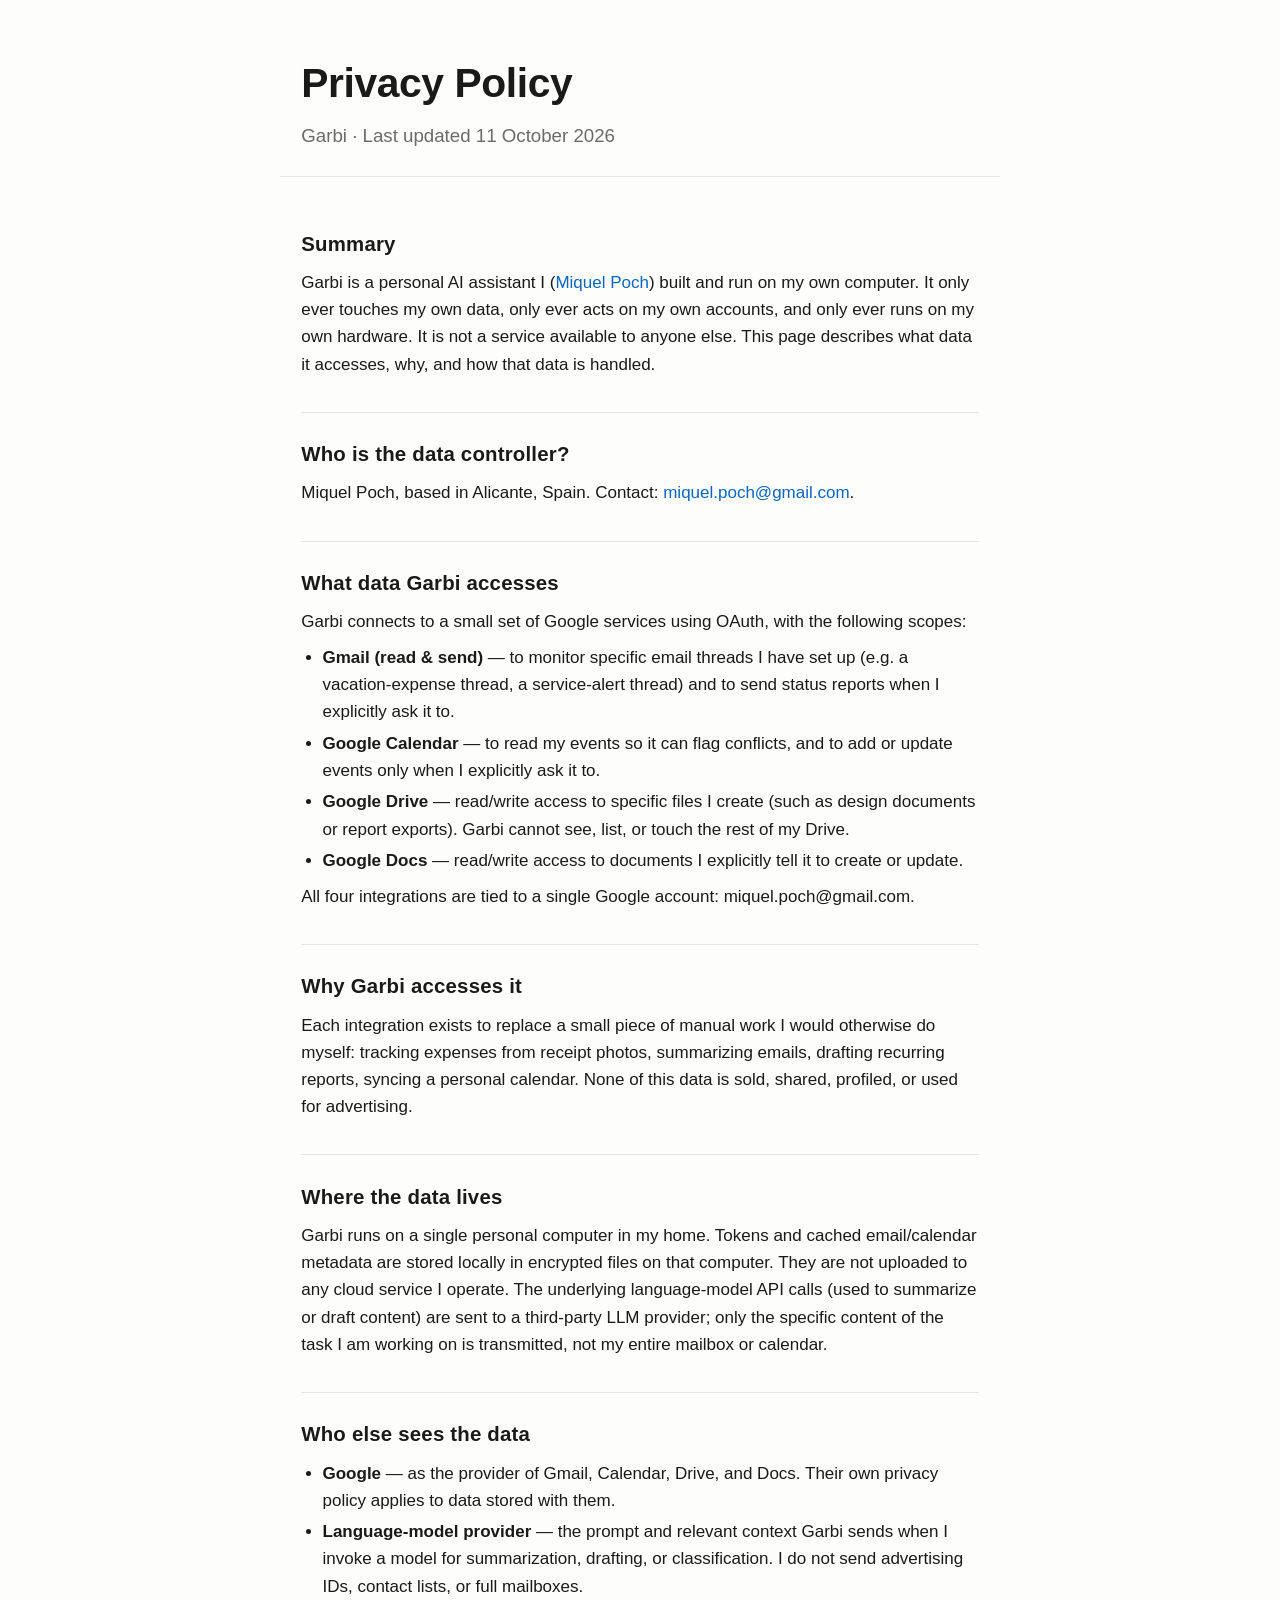
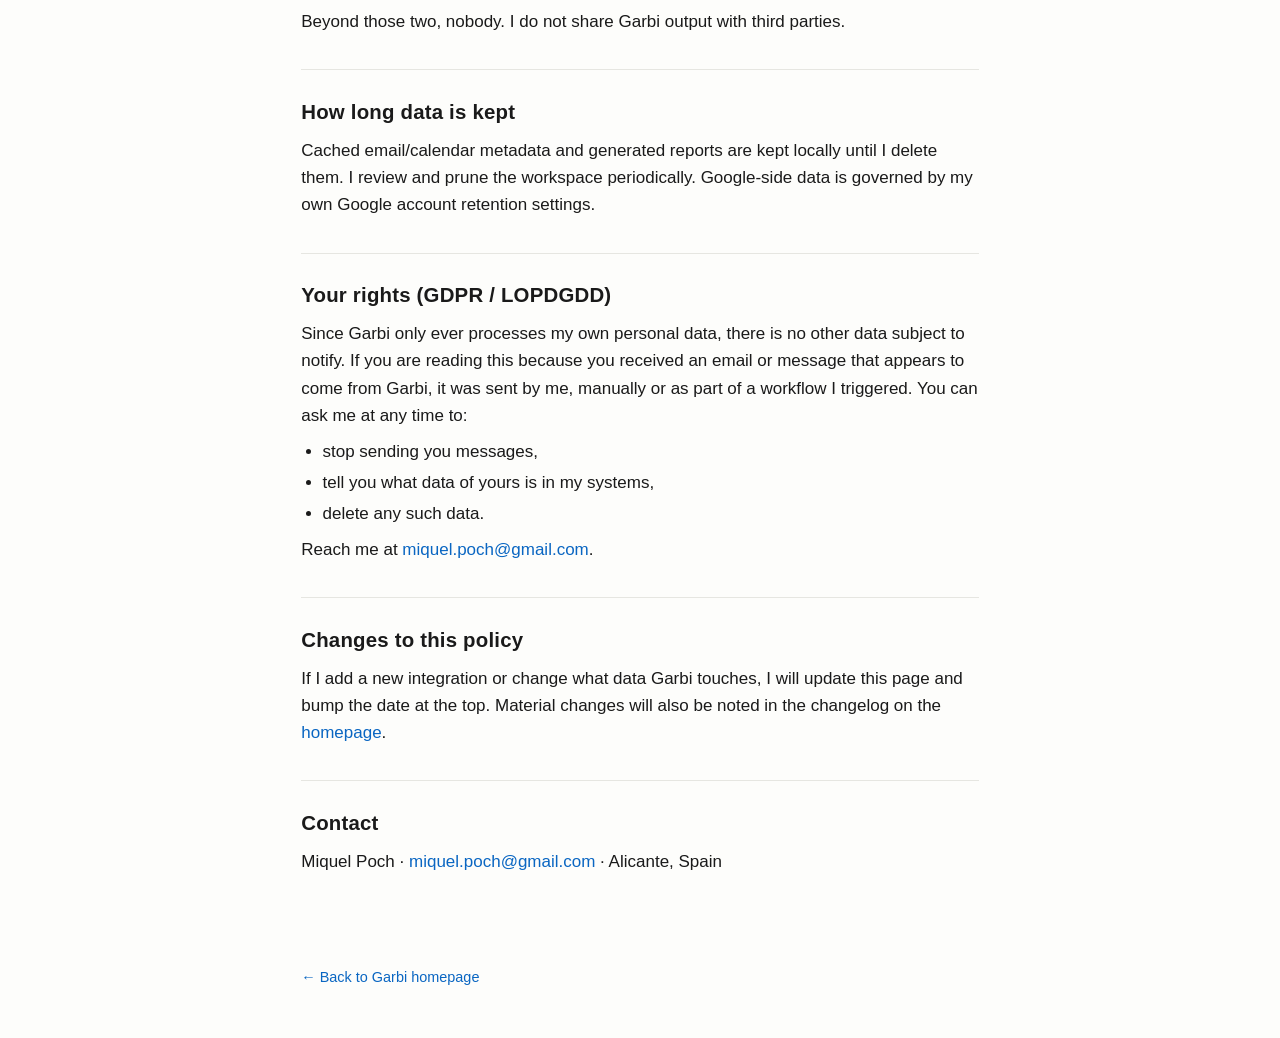
==== privacy.html @ 3a9f9051 "Initial landing page + privacy policy for Garbi" ====
<!DOCTYPE html>
<html lang="en">
<head>
  <meta charset="UTF-8" />
  <meta name="viewport" content="width=device-width, initial-scale=1.0" />
  <title>Privacy Policy — Garbi</title>
  <meta name="description" content="Privacy policy for Garbi, a personal AI assistant built by Miquel Poch." />
  <link rel="stylesheet" href="styles.css" />
</head>
<body>
  <header>
    <h1>Privacy Policy</h1>
    <p class="tagline">Garbi · Last updated 11 October 2026</p>
  </header>

  <main>
    <section>
      <h2>Summary</h2>
      <p>
        Garbi is a personal AI assistant I (<a href="mailto:miquel.poch@gmail.com">Miquel Poch</a>) built
        and run on my own computer. It only ever touches my own data, only ever acts on my own
        accounts, and only ever runs on my own hardware. It is not a service available to anyone
        else. This page describes what data it accesses, why, and how that data is handled.
      </p>
    </section>

    <section>
      <h2>Who is the data controller?</h2>
      <p>
        Miquel Poch, based in Alicante, Spain. Contact:
        <a href="mailto:miquel.poch@gmail.com">miquel.poch@gmail.com</a>.
      </p>
    </section>

    <section>
      <h2>What data Garbi accesses</h2>
      <p>Garbi connects to a small set of Google services using OAuth, with the following scopes:</p>
      <ul>
        <li><strong>Gmail (read &amp; send)</strong> — to monitor specific email threads I have set up
          (e.g. a vacation-expense thread, a service-alert thread) and to send status reports when
          I explicitly ask it to.</li>
        <li><strong>Google Calendar</strong> — to read my events so it can flag conflicts, and to
          add or update events only when I explicitly ask it to.</li>
        <li><strong>Google Drive</strong> — read/write access to specific files I create (such as
          design documents or report exports). Garbi cannot see, list, or touch the rest of my
          Drive.</li>
        <li><strong>Google Docs</strong> — read/write access to documents I explicitly tell it to
          create or update.</li>
      </ul>
      <p>All four integrations are tied to a single Google account: miquel.poch@gmail.com.</p>
    </section>

    <section>
      <h2>Why Garbi accesses it</h2>
      <p>
        Each integration exists to replace a small piece of manual work I would otherwise do
        myself: tracking expenses from receipt photos, summarizing emails, drafting recurring
        reports, syncing a personal calendar. None of this data is sold, shared, profiled, or
        used for advertising.
      </p>
    </section>

    <section>
      <h2>Where the data lives</h2>
      <p>
        Garbi runs on a single personal computer in my home. Tokens and cached email/calendar
        metadata are stored locally in encrypted files on that computer. They are not uploaded
        to any cloud service I operate. The underlying language-model API calls (used to
        summarize or draft content) are sent to a third-party LLM provider; only the specific
        content of the task I am working on is transmitted, not my entire mailbox or calendar.
      </p>
    </section>

    <section>
      <h2>Who else sees the data</h2>
      <ul>
        <li><strong>Google</strong> — as the provider of Gmail, Calendar, Drive, and Docs. Their
          own privacy policy applies to data stored with them.</li>
        <li><strong>Language-model provider</strong> — the prompt and relevant context Garbi
          sends when I invoke a model for summarization, drafting, or classification. I do not
          send advertising IDs, contact lists, or full mailboxes.</li>
      </ul>
      <p>Beyond those two, nobody. I do not share Garbi output with third parties.</p>
    </section>

    <section>
      <h2>How long data is kept</h2>
      <p>
        Cached email/calendar metadata and generated reports are kept locally until I delete
        them. I review and prune the workspace periodically. Google-side data is governed by my
        own Google account retention settings.
      </p>
    </section>

    <section>
      <h2>Your rights (GDPR / LOPDGDD)</h2>
      <p>
        Since Garbi only ever processes my own personal data, there is no other data subject
        to notify. If you are reading this because you received an email or message that appears
        to come from Garbi, it was sent by me, manually or as part of a workflow I triggered.
        You can ask me at any time to:
      </p>
      <ul>
        <li>stop sending you messages,</li>
        <li>tell you what data of yours is in my systems,</li>
        <li>delete any such data.</li>
      </ul>
      <p>Reach me at <a href="mailto:miquel.poch@gmail.com">miquel.poch@gmail.com</a>.</p>
    </section>

    <section>
      <h2>Changes to this policy</h2>
      <p>
        If I add a new integration or change what data Garbi touches, I will update this page
        and bump the date at the top. Material changes will also be noted in the changelog on
        the <a href="index.html">homepage</a>.
      </p>
    </section>

    <section>
      <h2>Contact</h2>
      <p>
        Miquel Poch &middot;
        <a href="mailto:miquel.poch@gmail.com">miquel.poch@gmail.com</a> &middot; Alicante, Spain
      </p>
    </section>
  </main>

  <footer>
    <p><a href="index.html">&larr; Back to Garbi homepage</a></p>
  </footer>
</body>
</html>
---- styles.css ----
/* Garbi landing — minimal styling, no build step, no tracking. */

:root {
  --fg: #1a1a1a;
  --muted: #6b6b6b;
  --bg: #fdfdfb;
  --accent: #0a66c2;
  --rule: #e6e6e1;
  --max-w: 720px;
}

* { box-sizing: border-box; }

html, body {
  margin: 0;
  padding: 0;
  background: var(--bg);
  color: var(--fg);
  font: 17px/1.6 -apple-system, BlinkMacSystemFont, "Segoe UI", Roboto, "Helvetica Neue",
    Arial, sans-serif;
}

a { color: var(--accent); text-decoration: none; }
a:hover { text-decoration: underline; }

header, main, footer {
  max-width: var(--max-w);
  margin: 0 auto;
  padding: 1.5rem 1.25rem;
}

header {
  padding-top: 3rem;
  padding-bottom: 1.5rem;
  border-bottom: 1px solid var(--rule);
}

h1 {
  font-size: 2.4rem;
  margin: 0 0 0.25rem 0;
  letter-spacing: -0.01em;
}

.tagline {
  margin: 0;
  color: var(--muted);
  font-size: 1.1rem;
}

main section {
  padding: 1.5rem 0;
  border-bottom: 1px solid var(--rule);
}

main section:last-of-type {
  border-bottom: none;
}

main h2 {
  font-size: 1.2rem;
  margin: 0 0 0.5rem 0;
  letter-spacing: 0.01em;
}

main p, main ul {
  margin: 0.5rem 0;
}

ul {
  padding-left: 1.25rem;
}

li { margin: 0.25rem 0; }

footer {
  color: var(--muted);
  font-size: 0.85rem;
  padding-top: 1rem;
  padding-bottom: 2rem;
}

@media (prefers-color-scheme: dark) {
  :root {
    --fg: #e9e9e6;
    --muted: #9a9a96;
    --bg: #14140f;
    --accent: #66a3ff;
    --rule: #2c2c26;
  }
}
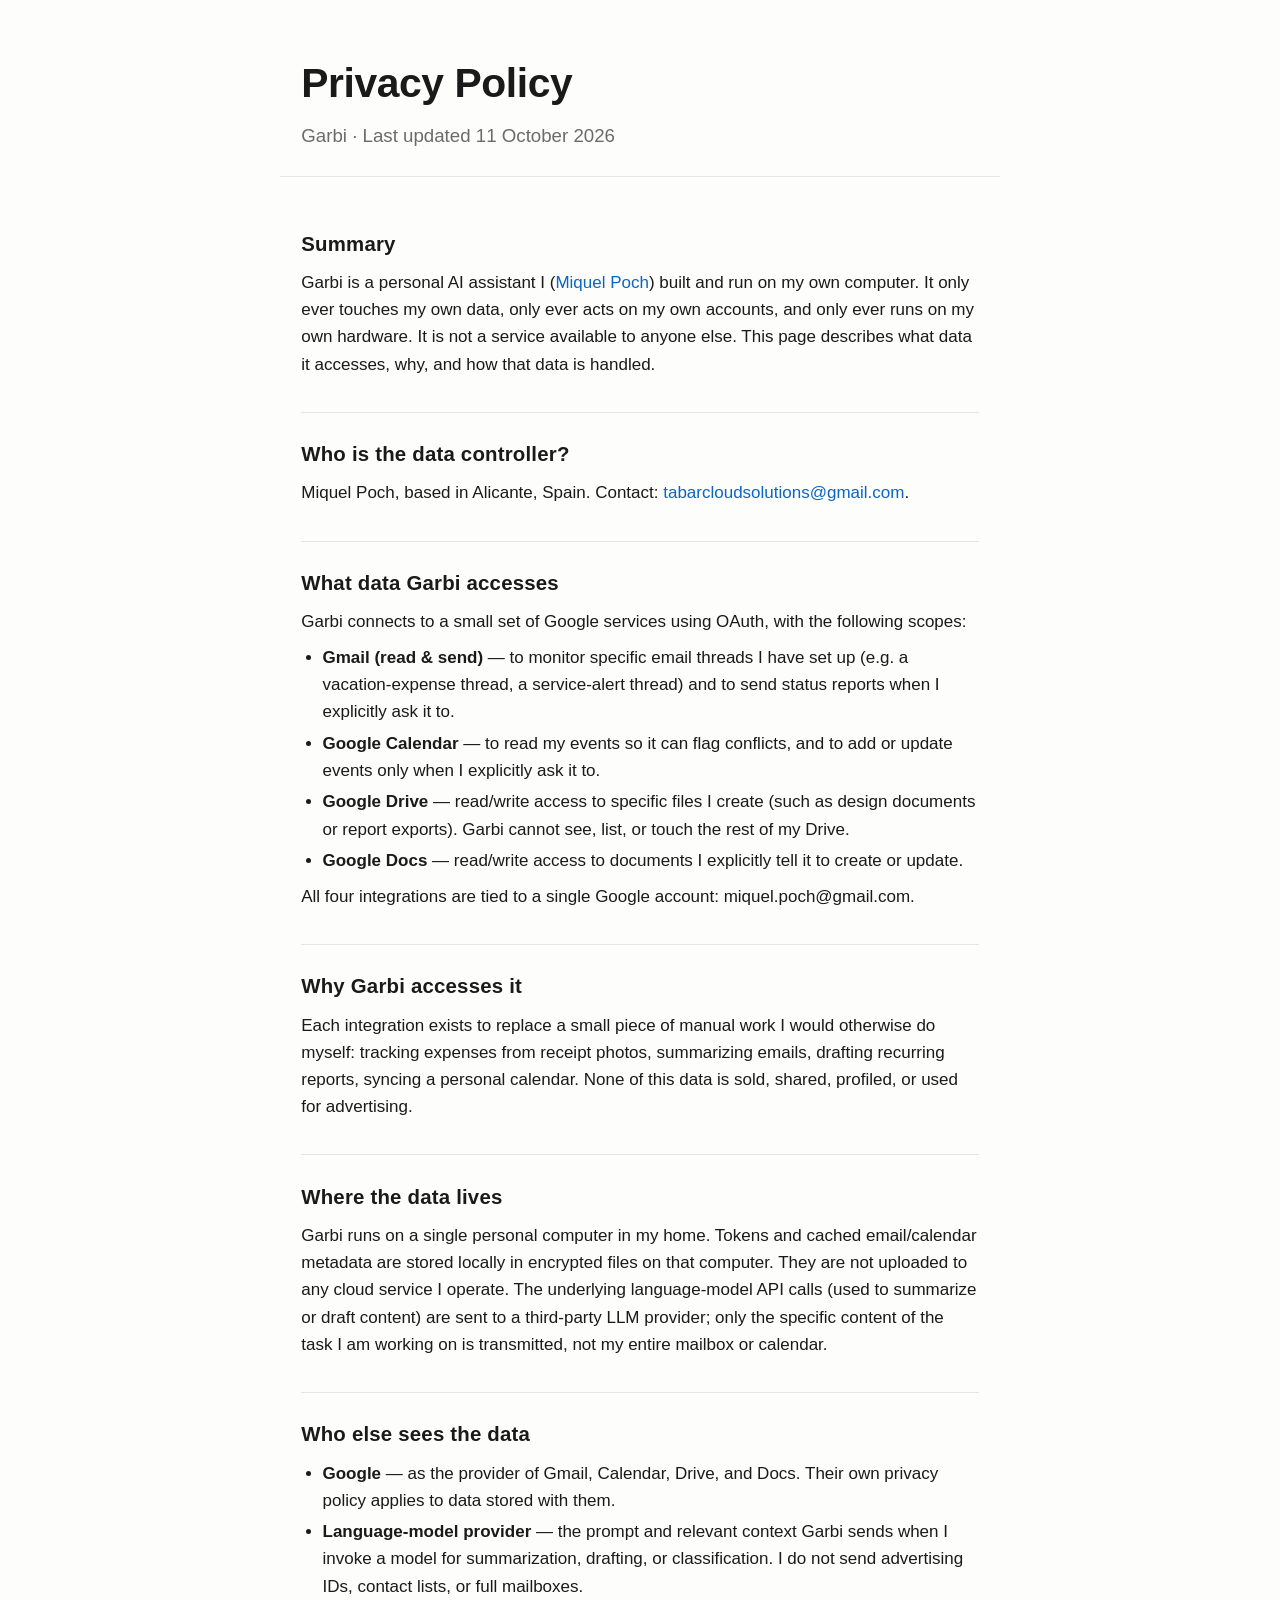
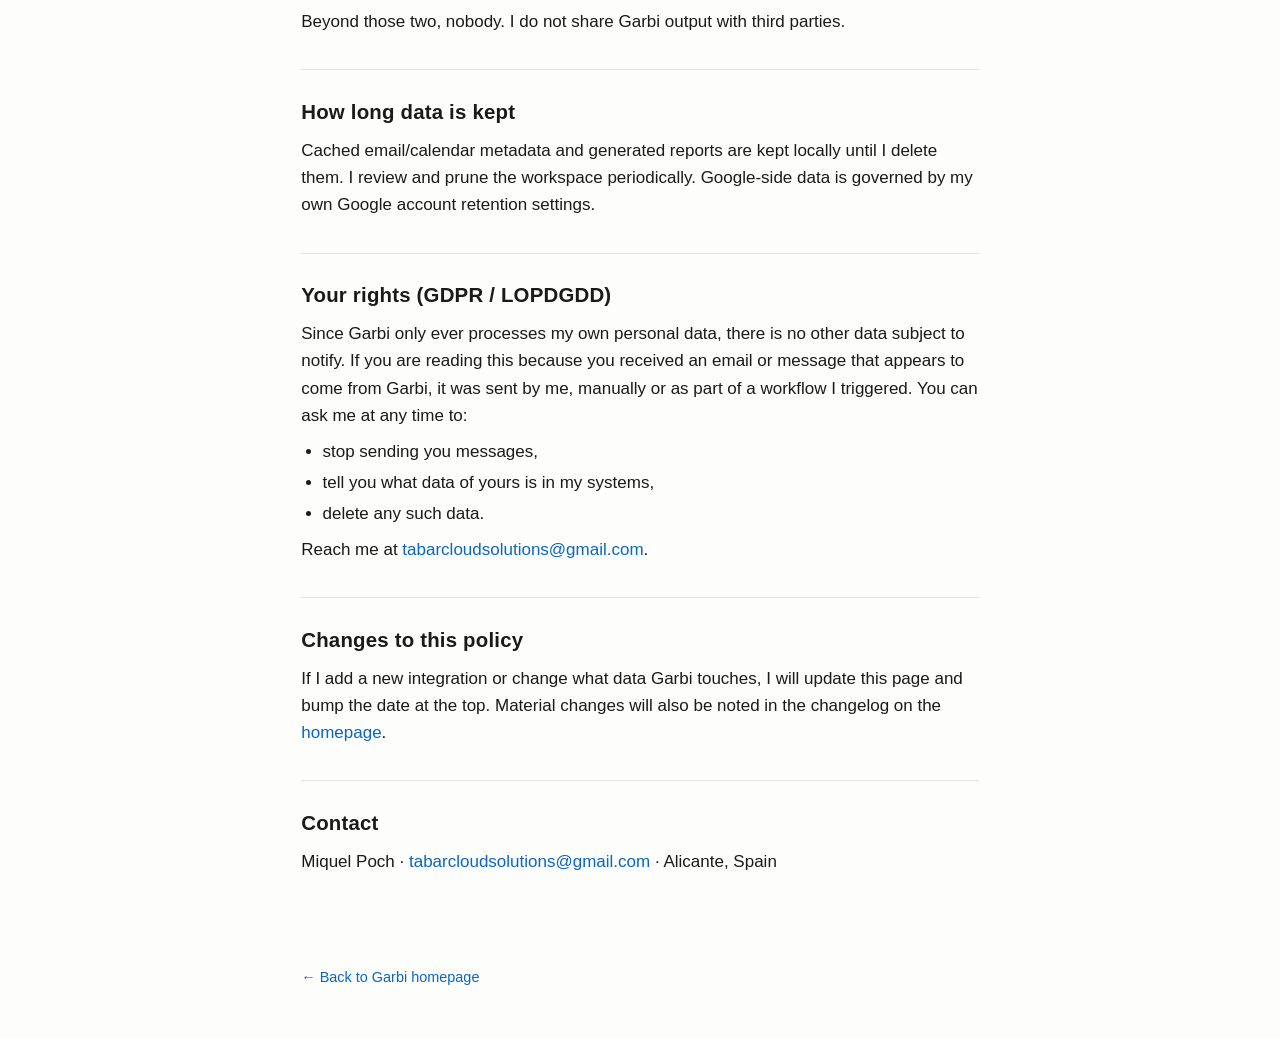
==== commit 01eaa11f: "Switch public contact email to tabarcloudsolutions@gmail.com" ====
--- a/privacy.html
+++ b/privacy.html
@@ -17,7 +17,7 @@
     <section>
       <h2>Summary</h2>
       <p>
-        Garbi is a personal AI assistant I (<a href="mailto:miquel.poch@gmail.com">Miquel Poch</a>) built
+        Garbi is a personal AI assistant I (<a href="mailto:tabarcloudsolutions@gmail.com">Miquel Poch</a>) built
         and run on my own computer. It only ever touches my own data, only ever acts on my own
         accounts, and only ever runs on my own hardware. It is not a service available to anyone
         else. This page describes what data it accesses, why, and how that data is handled.
@@ -28,7 +28,7 @@
       <h2>Who is the data controller?</h2>
       <p>
         Miquel Poch, based in Alicante, Spain. Contact:
-        <a href="mailto:miquel.poch@gmail.com">miquel.poch@gmail.com</a>.
+        <a href="mailto:tabarcloudsolutions@gmail.com">tabarcloudsolutions@gmail.com</a>.
       </p>
     </section>
 
@@ -105,7 +105,7 @@
         <li>tell you what data of yours is in my systems,</li>
         <li>delete any such data.</li>
       </ul>
-      <p>Reach me at <a href="mailto:miquel.poch@gmail.com">miquel.poch@gmail.com</a>.</p>
+      <p>Reach me at <a href="mailto:tabarcloudsolutions@gmail.com">tabarcloudsolutions@gmail.com</a>.</p>
     </section>
 
     <section>
@@ -121,7 +121,7 @@
       <h2>Contact</h2>
       <p>
         Miquel Poch &middot;
-        <a href="mailto:miquel.poch@gmail.com">miquel.poch@gmail.com</a> &middot; Alicante, Spain
+        <a href="mailto:tabarcloudsolutions@gmail.com">tabarcloudsolutions@gmail.com</a> &middot; Alicante, Spain
       </p>
     </section>
   </main>
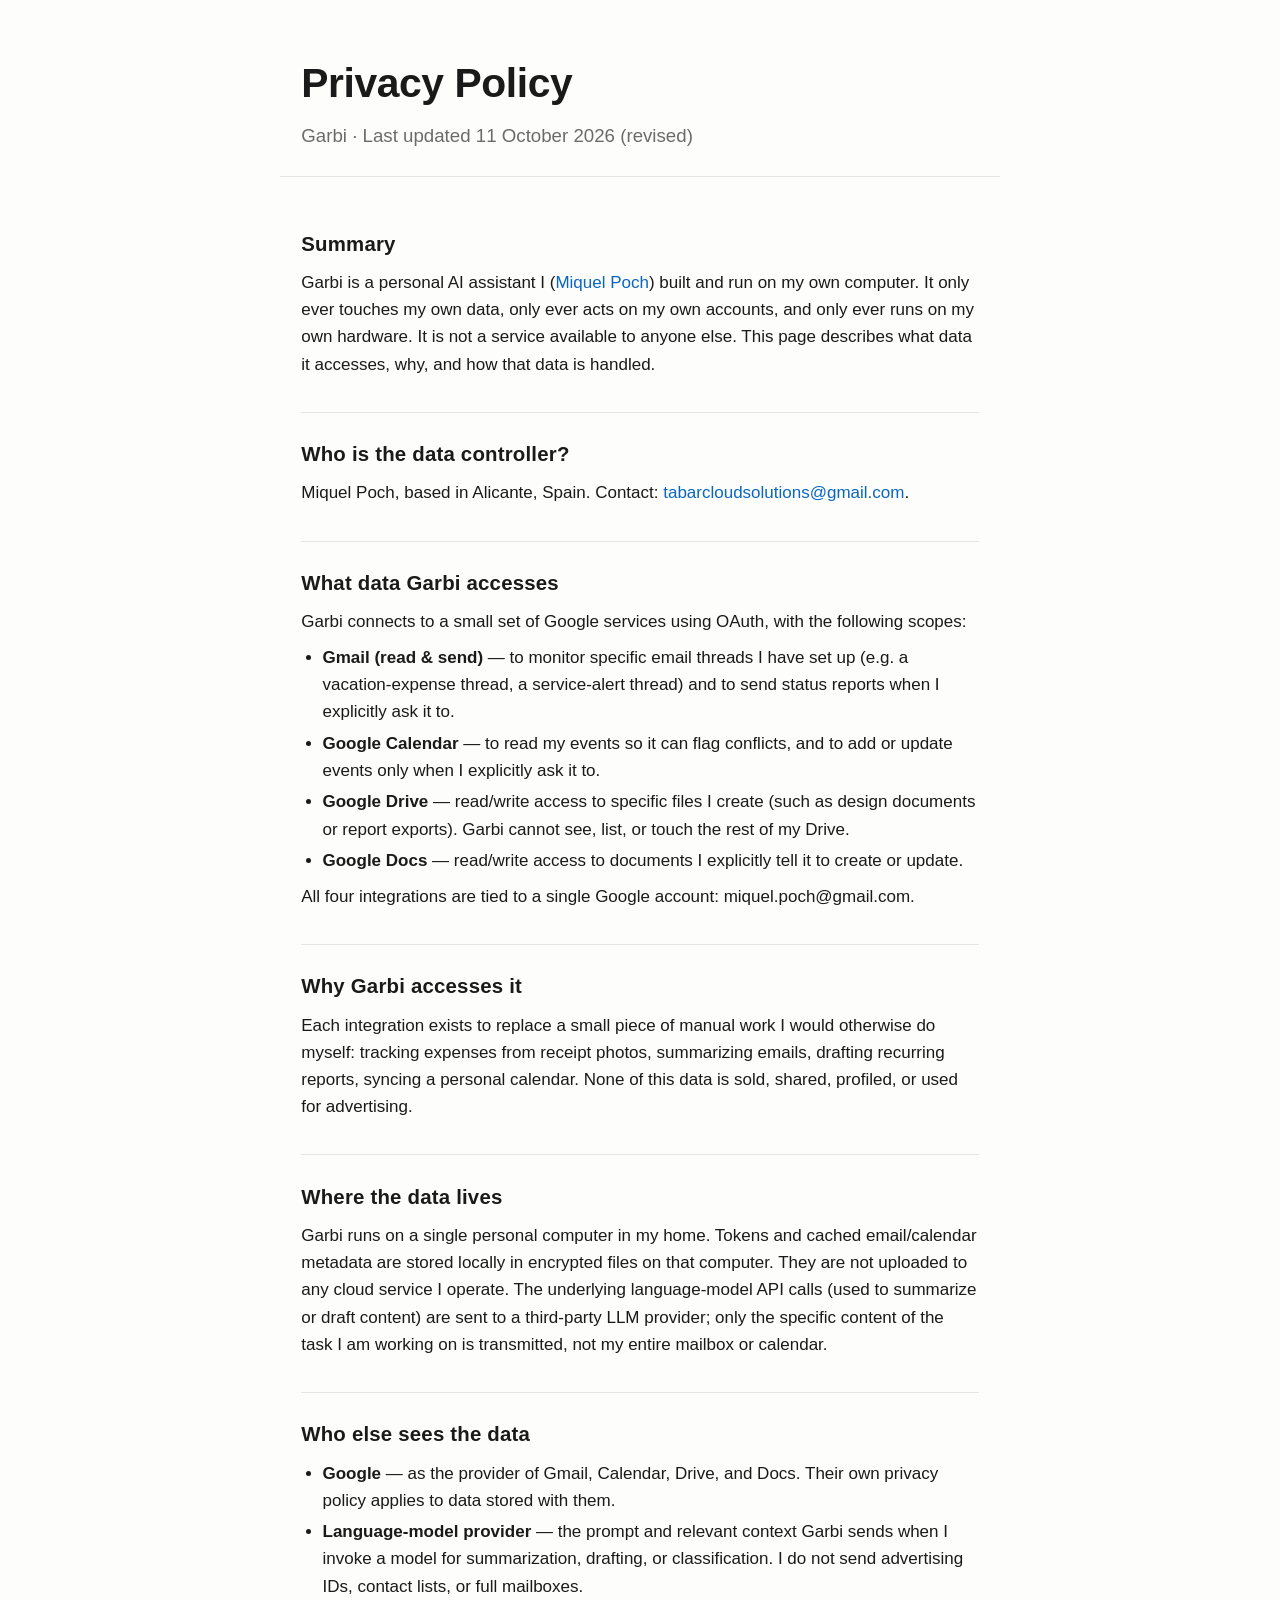
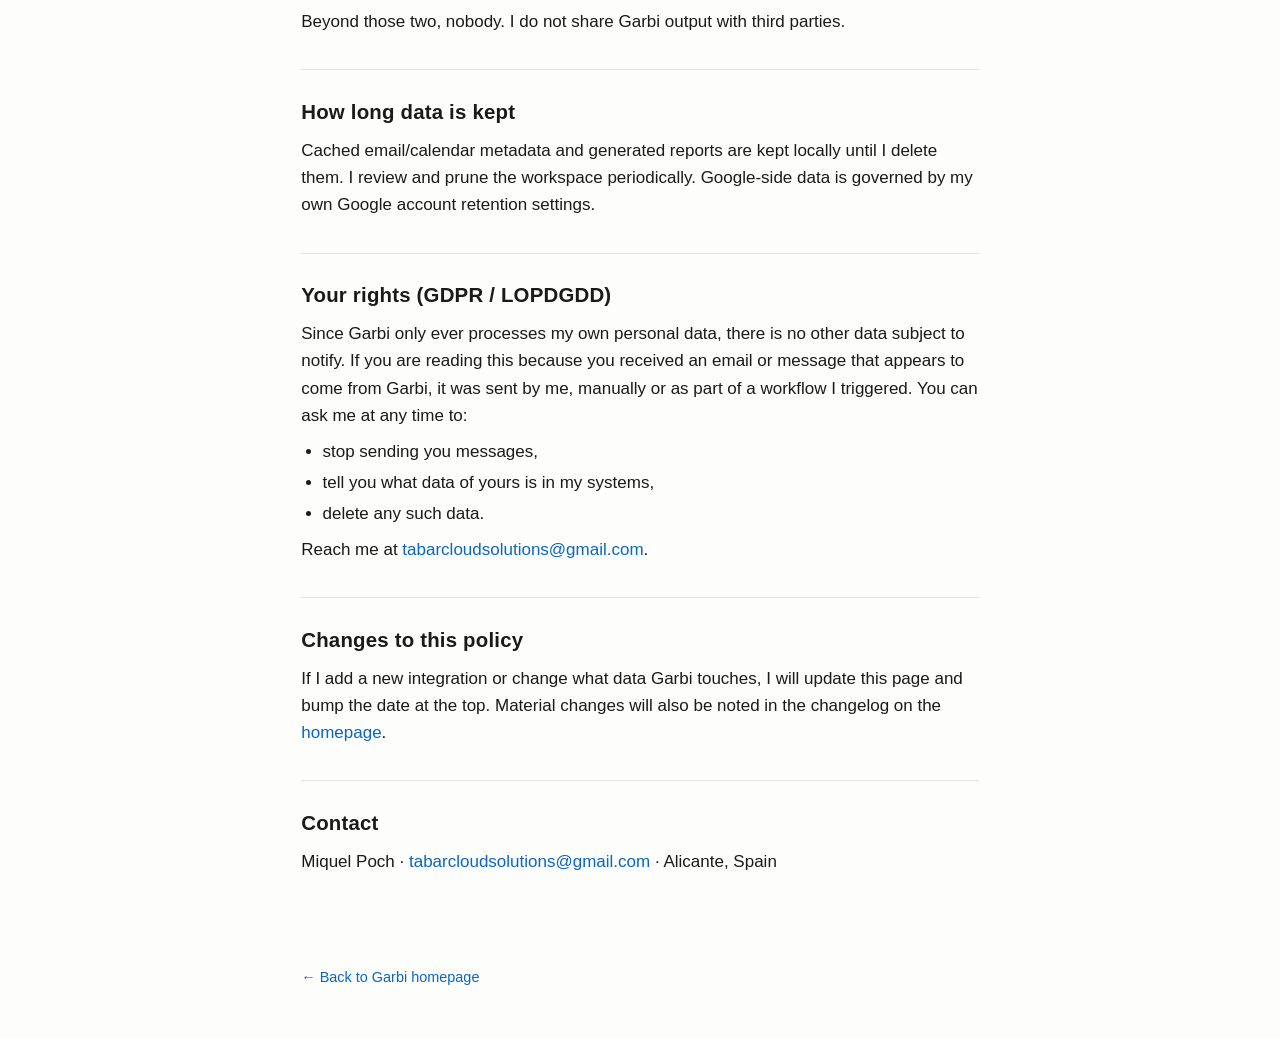
==== commit db71368d: "Correct Google account on privacy page to tabarcloudsolutions@gmail.com" ====
--- a/privacy.html
+++ b/privacy.html
@@ -10,7 +10,7 @@
 <body>
   <header>
     <h1>Privacy Policy</h1>
-    <p class="tagline">Garbi · Last updated 11 October 2026</p>
+    <p class="tagline">Garbi · Last updated 11 October 2026 (revised)</p>
   </header>
 
   <main>
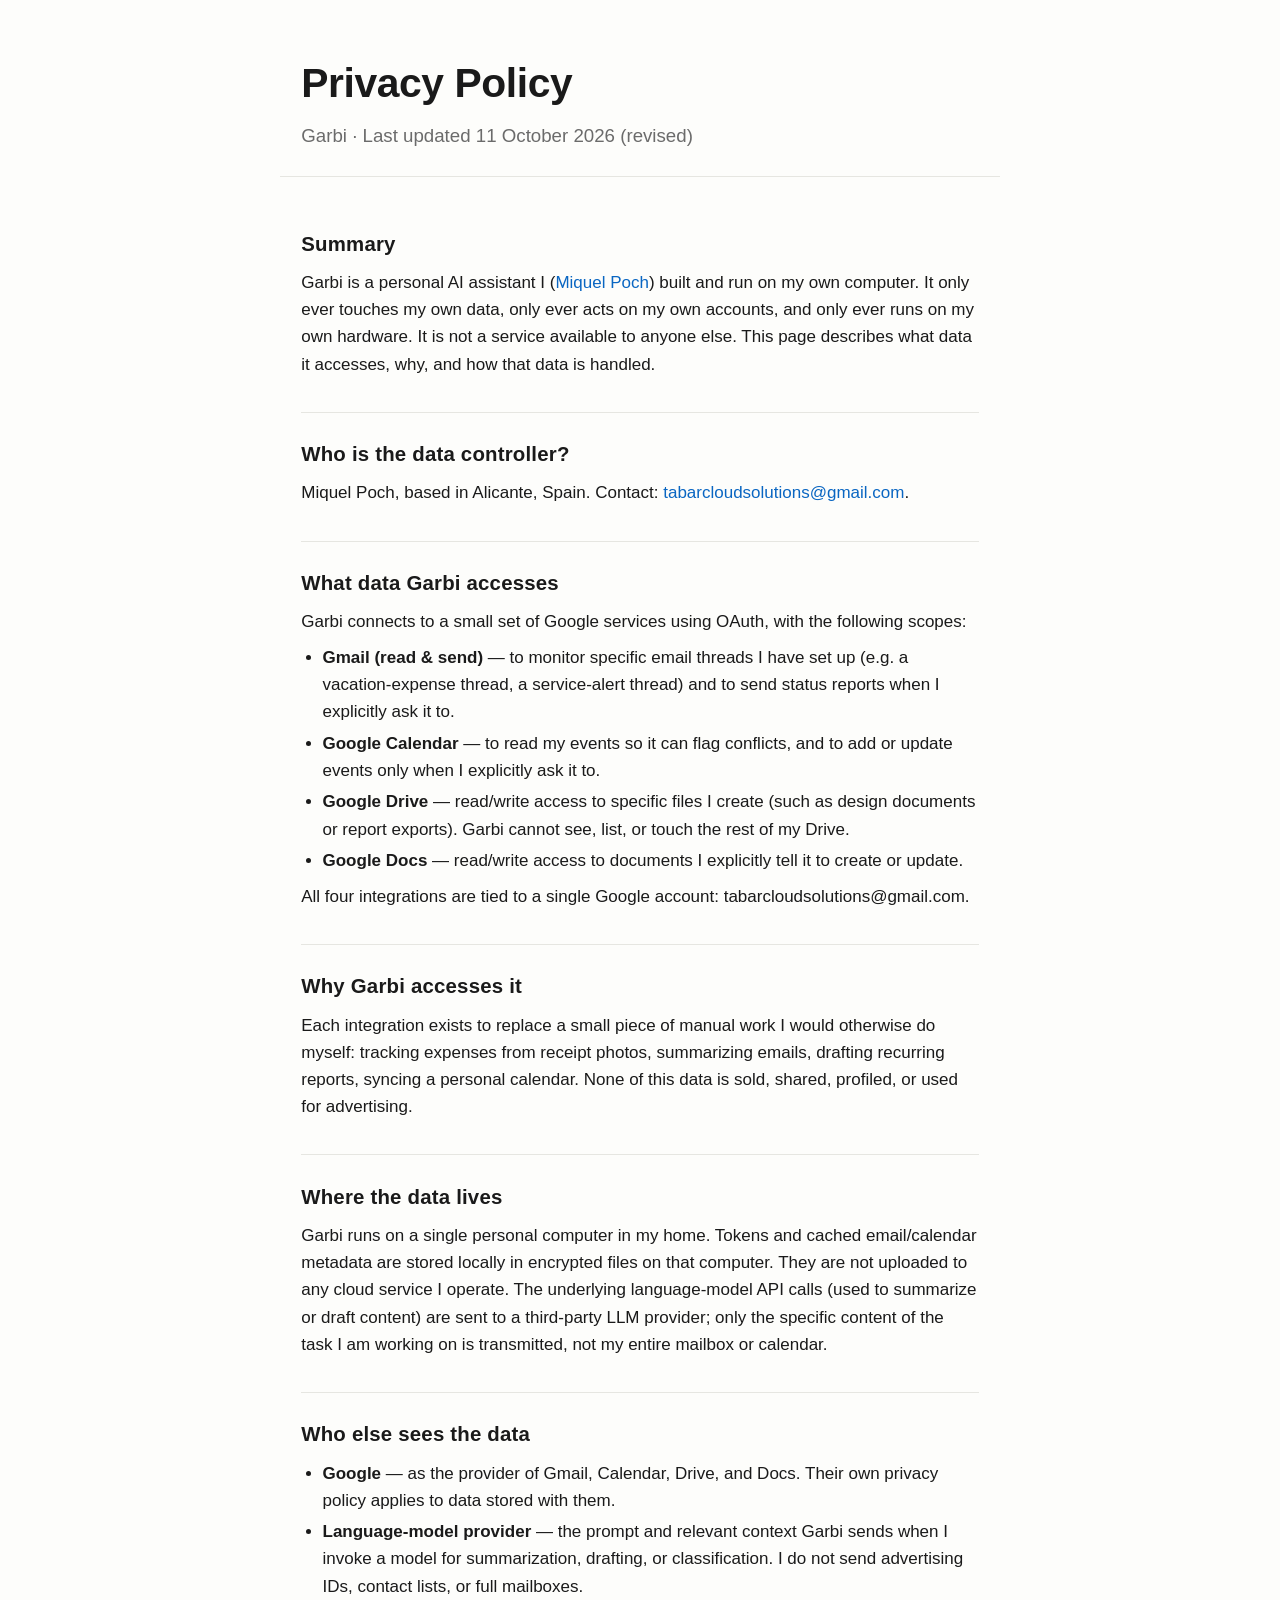
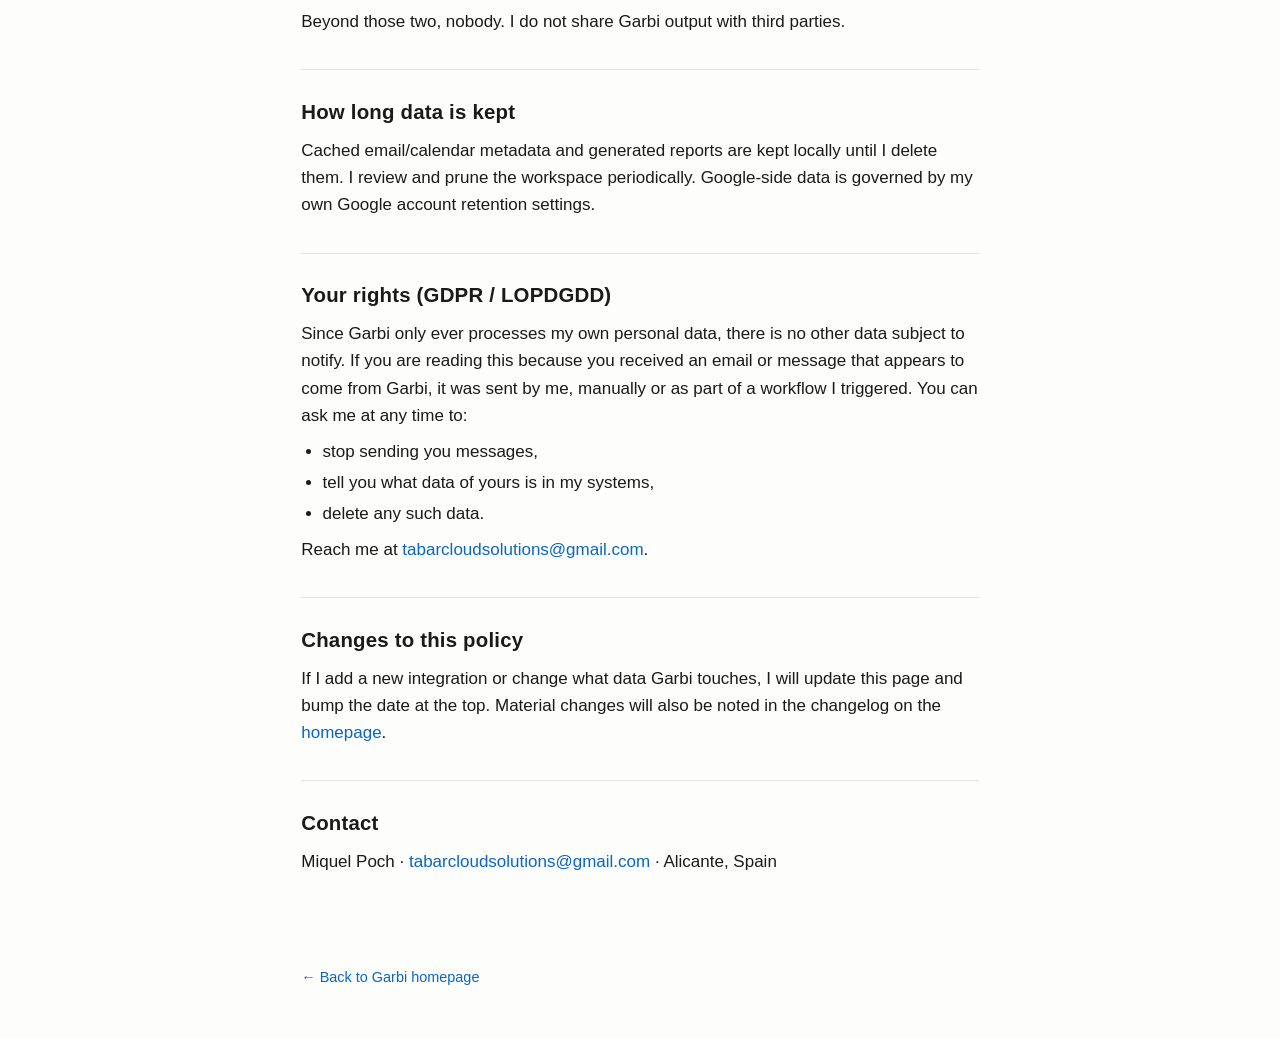
==== commit 39a917f4: "Correct Google account on privacy page to tabarcloudsolutions@gmail.com" ====
--- a/privacy.html
+++ b/privacy.html
@@ -47,7 +47,7 @@
         <li><strong>Google Docs</strong> — read/write access to documents I explicitly tell it to
           create or update.</li>
       </ul>
-      <p>All four integrations are tied to a single Google account: miquel.poch@gmail.com.</p>
+      <p>All four integrations are tied to a single Google account: tabarcloudsolutions@gmail.com.</p>
     </section>
 
     <section>
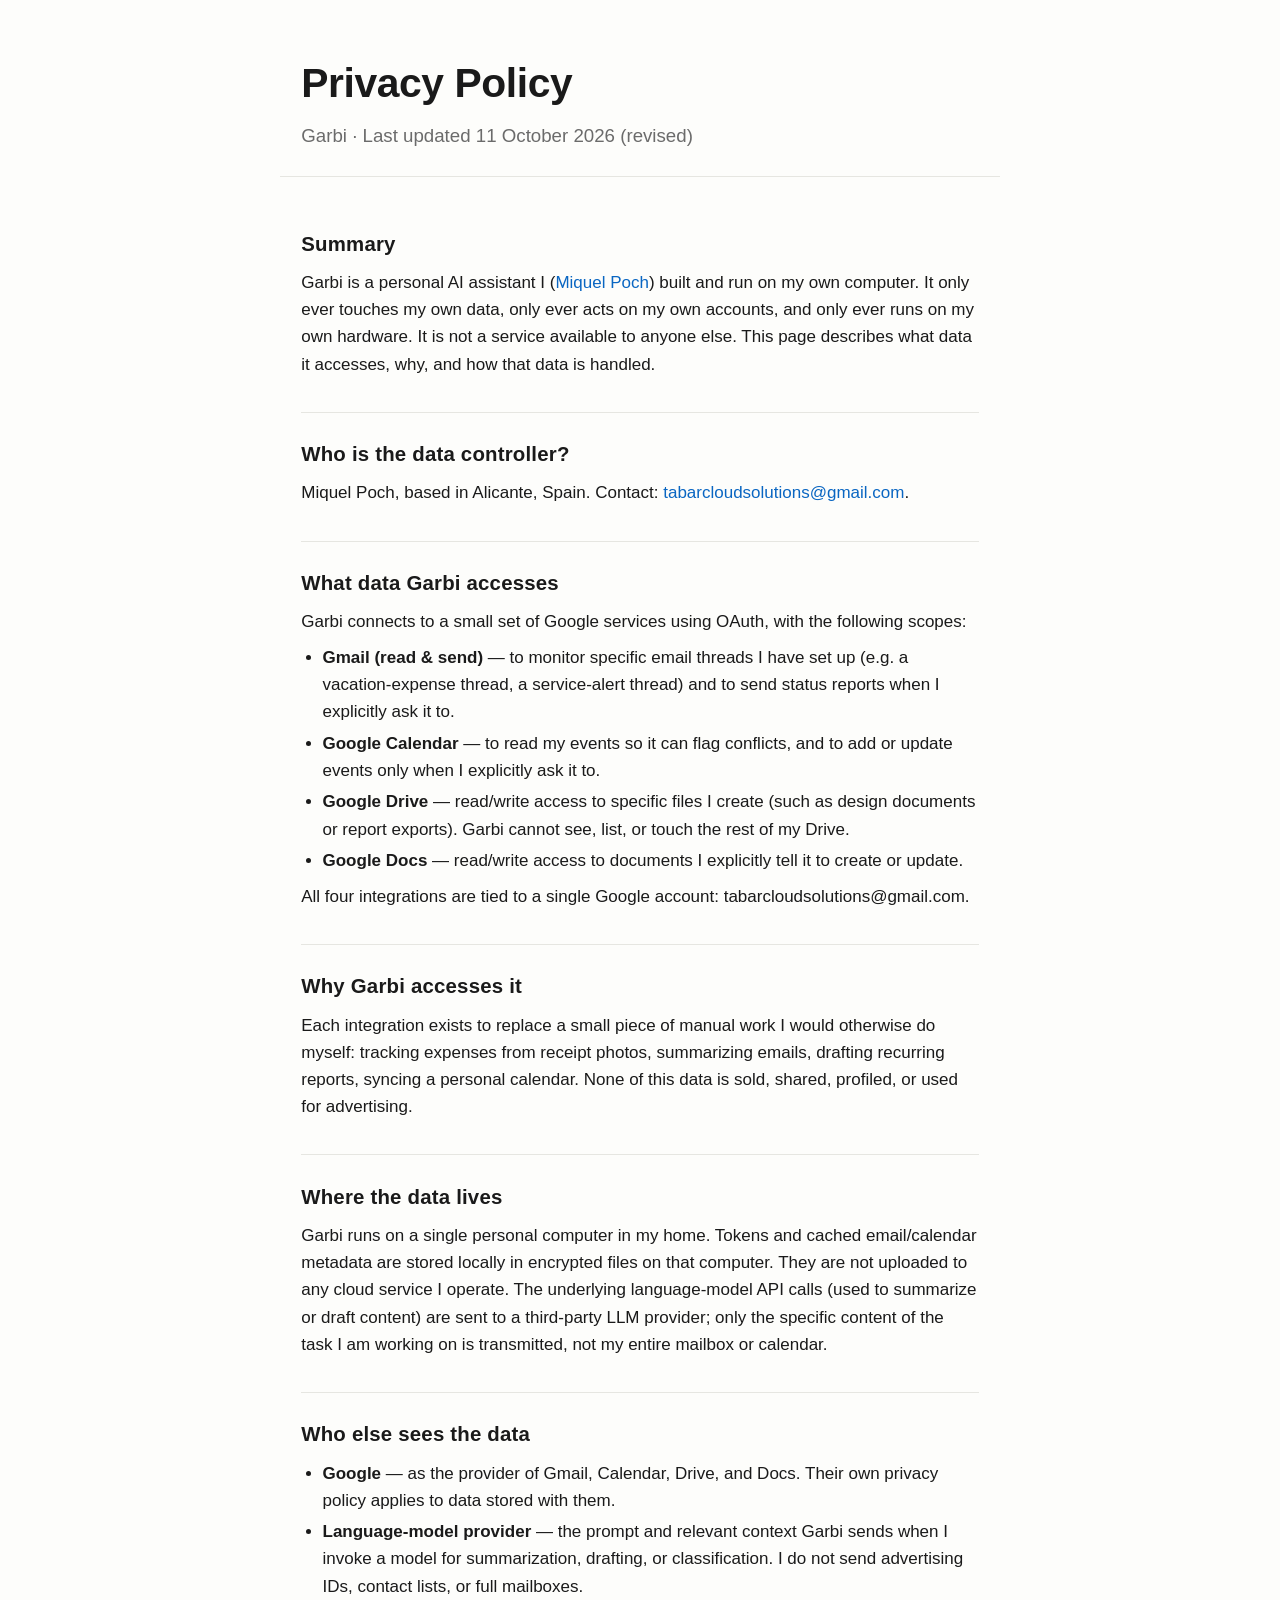
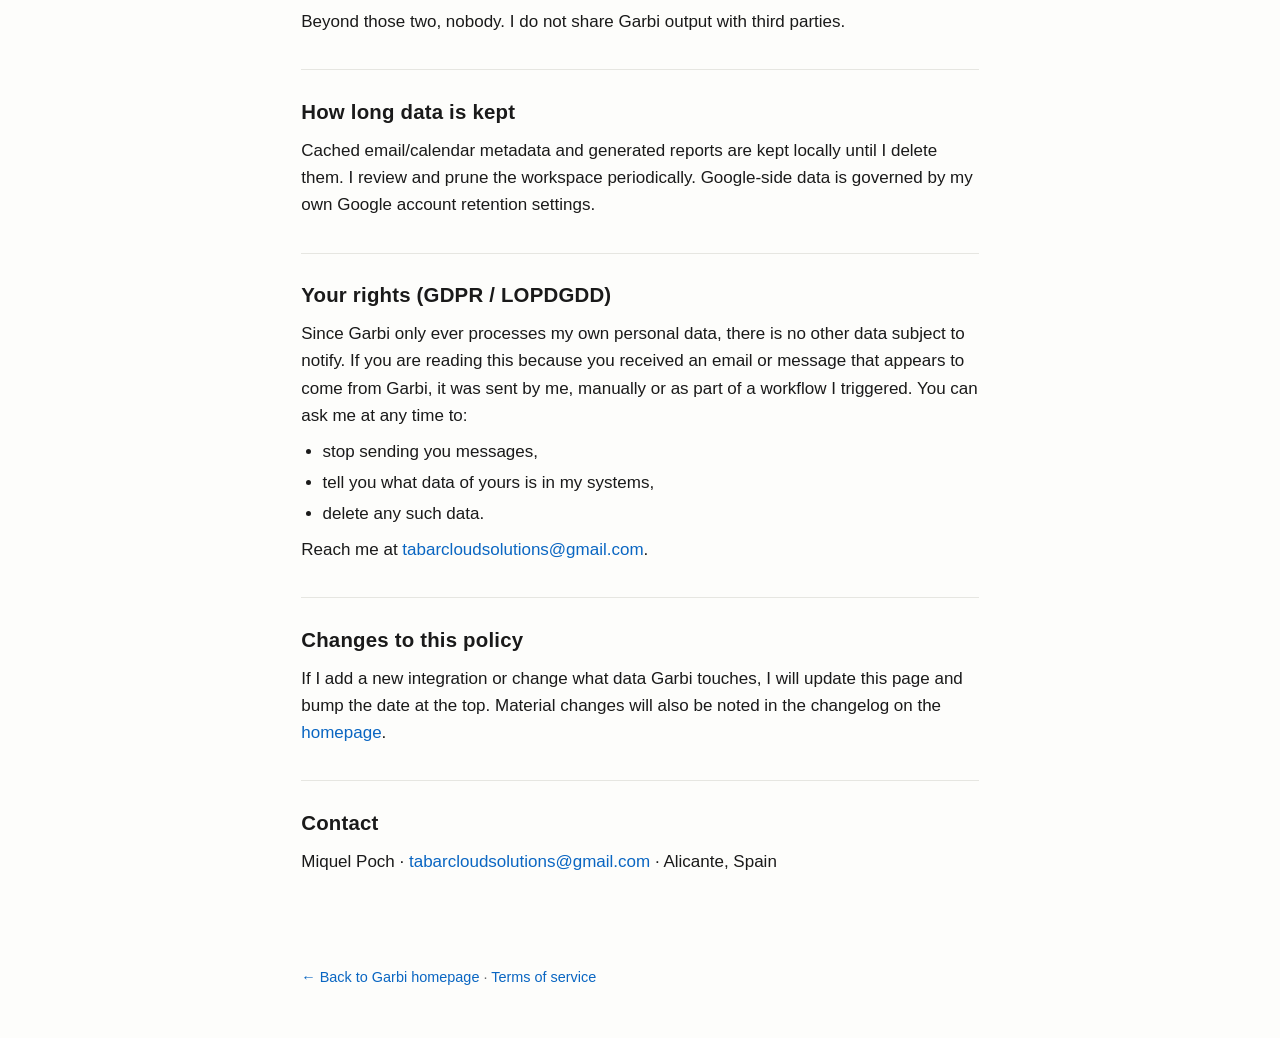
==== commit e887d135: "Add terms of service page + link from index/privacy" ====
--- a/privacy.html
+++ b/privacy.html
@@ -127,7 +127,10 @@
   </main>
 
   <footer>
-    <p><a href="index.html">&larr; Back to Garbi homepage</a></p>
+    <p>
+      <a href="index.html">&larr; Back to Garbi homepage</a> &middot;
+      <a href="terms.html">Terms of service</a>
+    </p>
   </footer>
 </body>
 </html>
